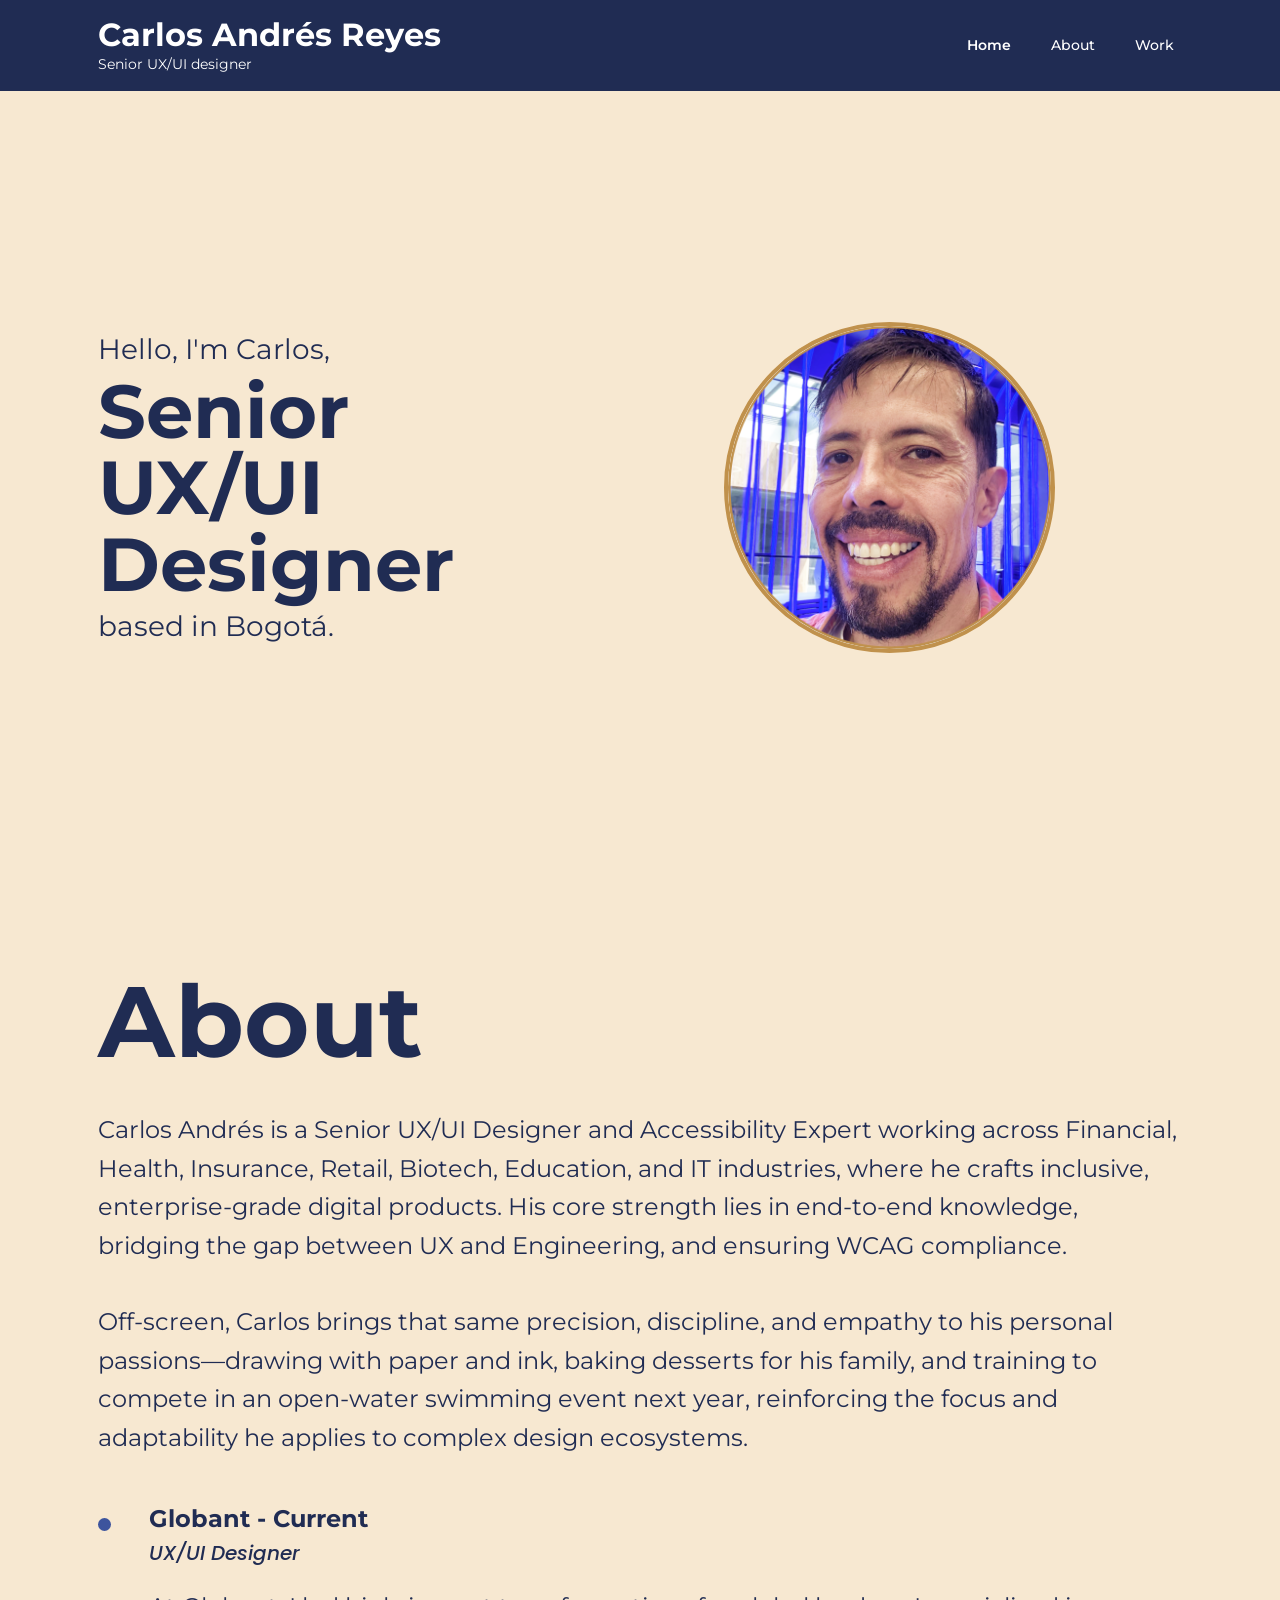
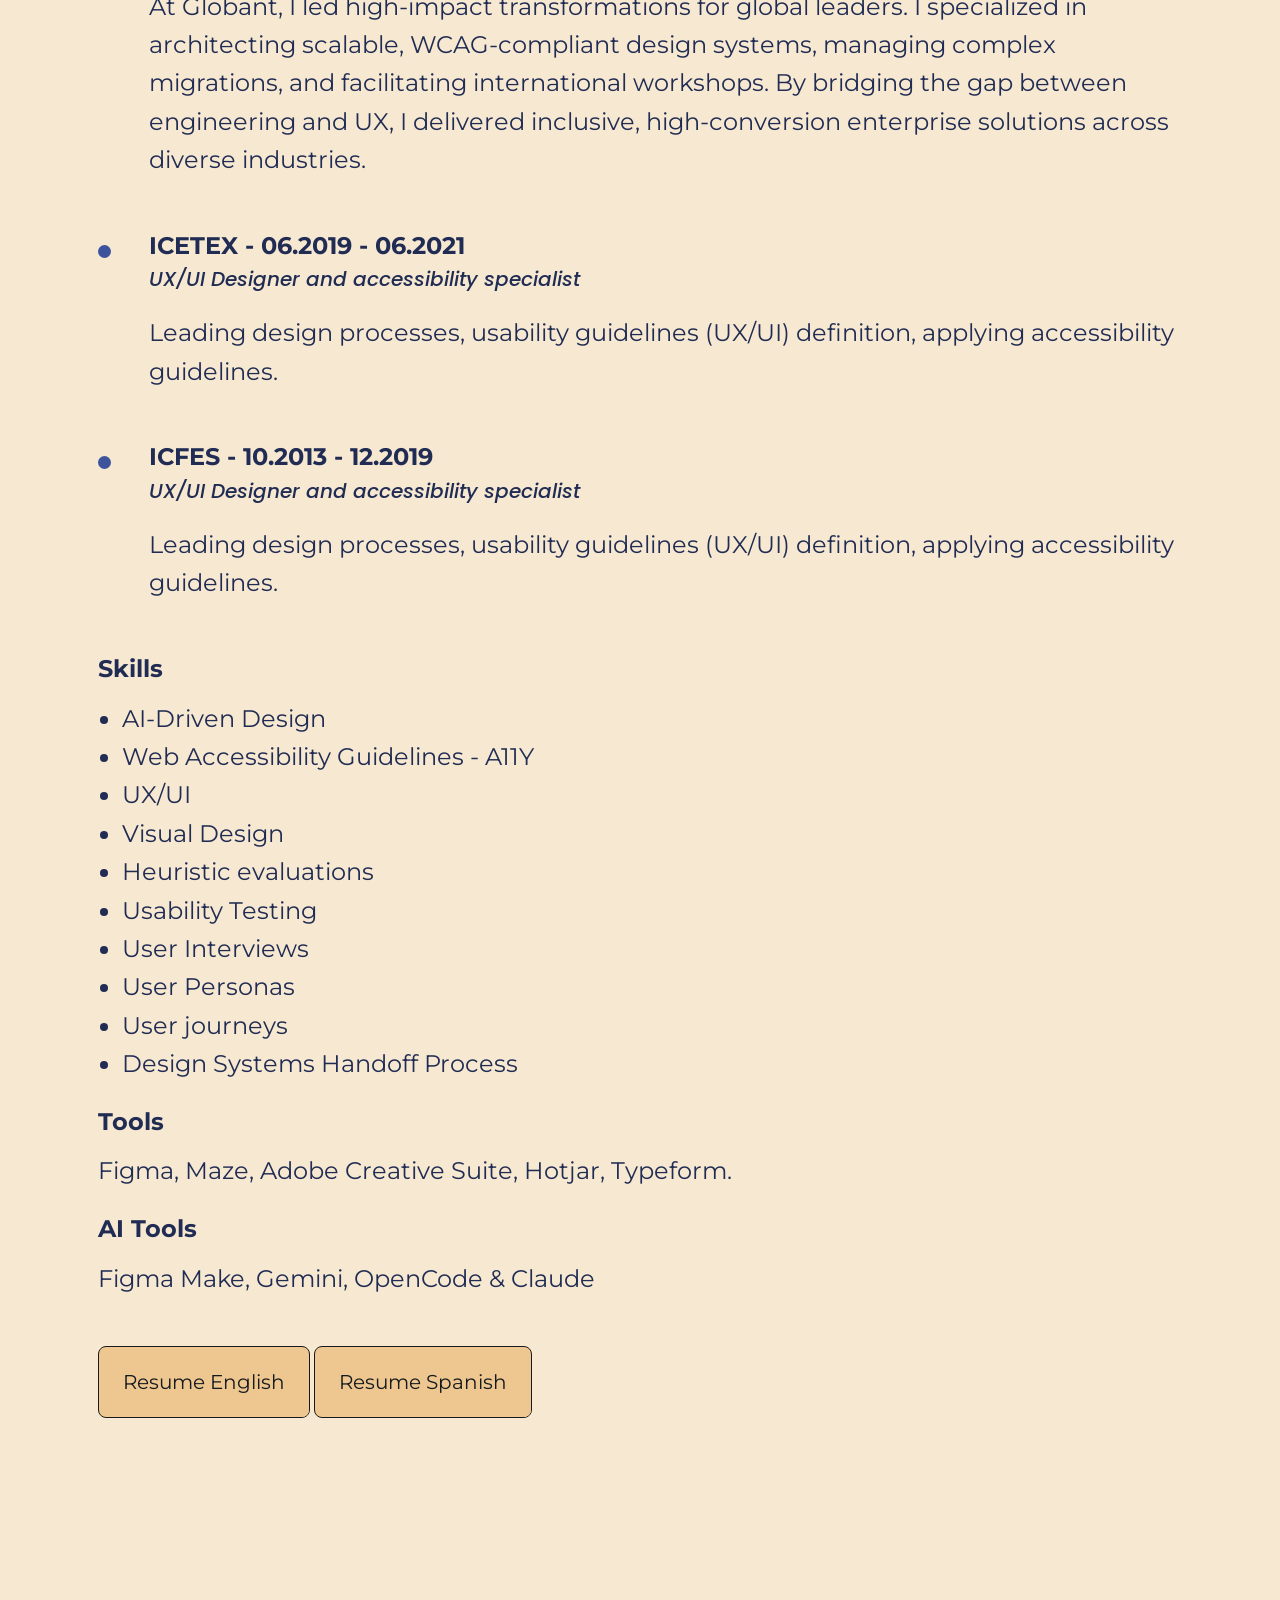
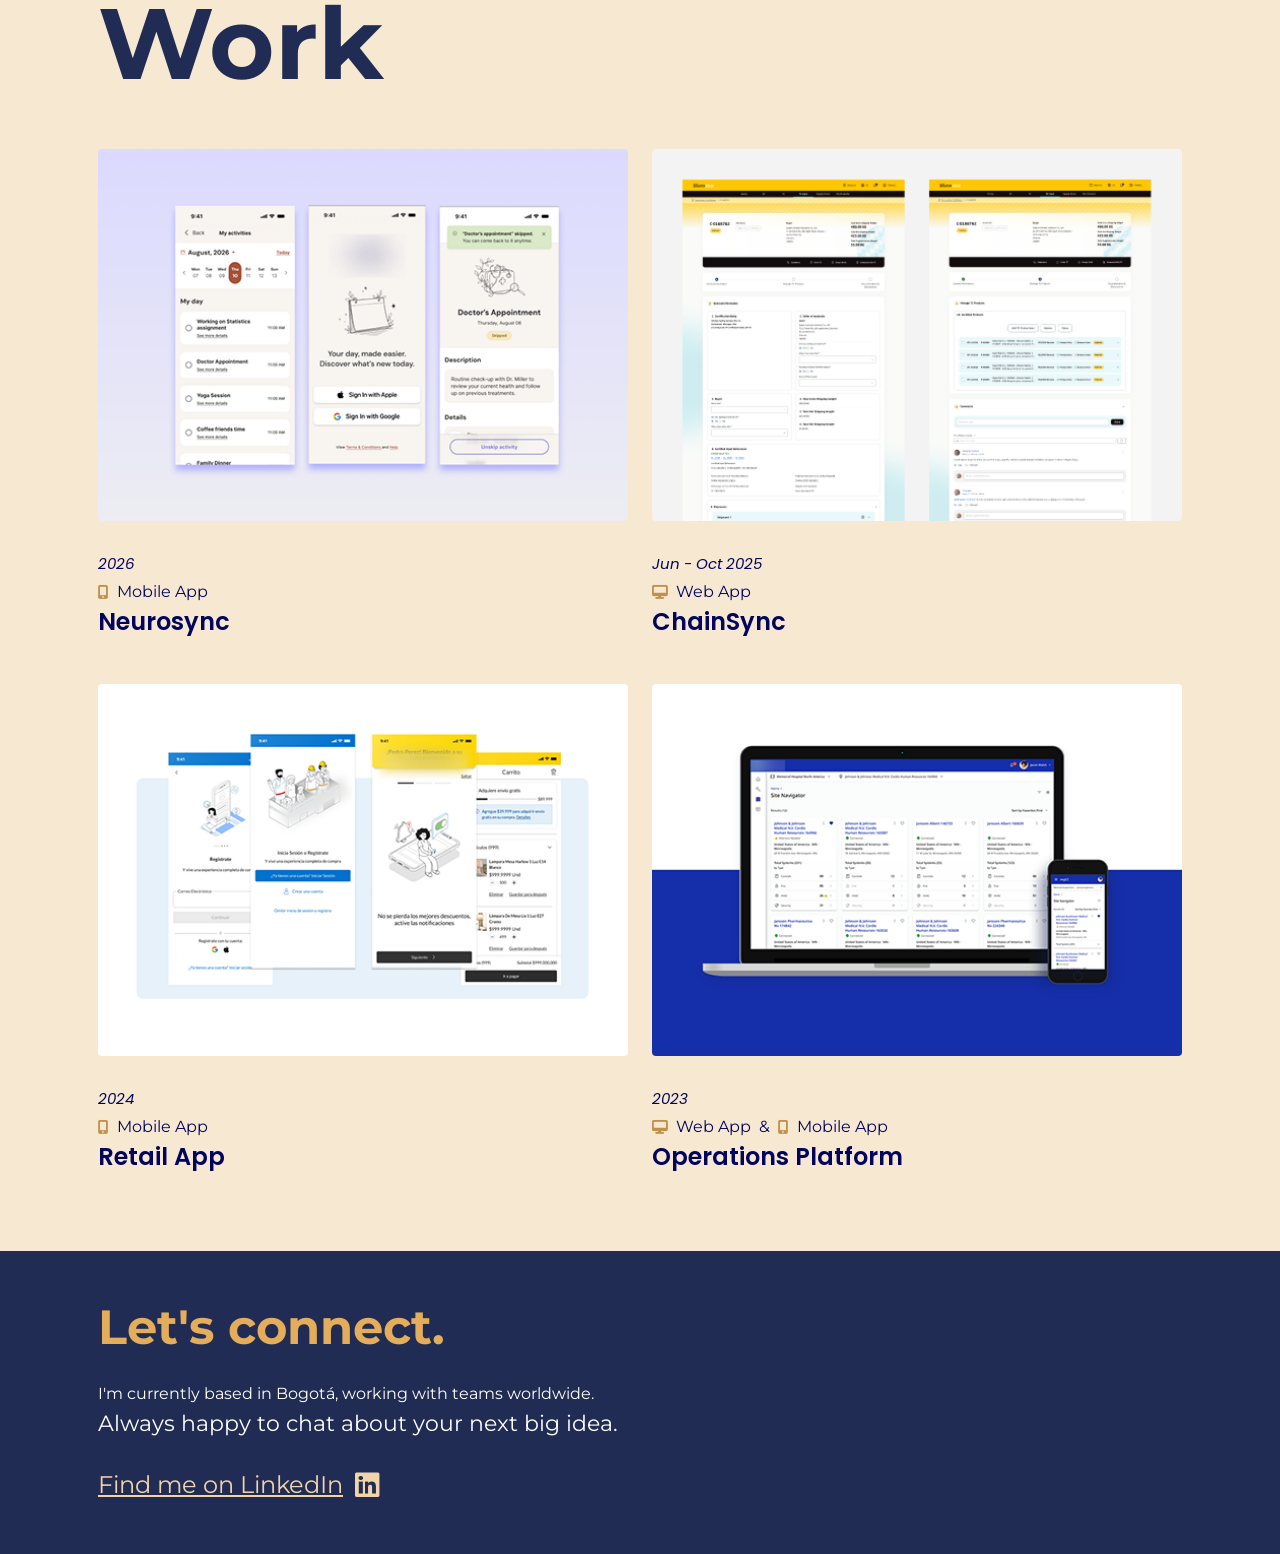
==== index.html @ ac14415d "Mi primer commit - Portafolio" ====
<!DOCTYPE html>
<html lang="en">
<head>
    <meta charset="UTF-8">
    <meta name="viewport" content="width=device-width, initial-scale=1.0">
    <title>Carlos Andrés Reyes - Senior UX/UI Designer</title>
    
    <!-- Bootstrap 5.3 CSS -->
    <link href="https://cdn.jsdelivr.net/npm/bootstrap@5.3.2/dist/css/bootstrap.min.css" rel="stylesheet">
    
    <!-- Google Fonts -->
    <link rel="preconnect" href="https://fonts.googleapis.com">
    <link rel="preconnect" href="https://fonts.gstatic.com" crossorigin>
    <link href="https://fonts.googleapis.com/css2?family=Montserrat:wght@400;500;600;700;800;900&family=Poppins:ital,wght@0,400;0,600;1,400;1,500&display=swap" rel="stylesheet">
    
    <!-- Font Awesome -->
    <link rel="stylesheet" href="https://cdnjs.cloudflare.com/ajax/libs/font-awesome/6.5.1/css/all.min.css">
    
    <!-- AOS (Animate On Scroll) CSS -->
    <link href="https://cdn.jsdelivr.net/npm/aos@2.3.4/dist/aos.css" rel="stylesheet">
    
    <!-- Custom CSS -->
    <link rel="stylesheet" href="assets/css/style.css">

    <!-- Favicon -->
    <link rel="icon" type="image/png" sizes="96x96" href="assets/favicon/favicon-96x96.png">
    <link rel="icon" type="image/svg+xml" href="assets/favicon/favicon.svg">
    <link rel="shortcut icon" href="assets/favicon/favicon.ico">
    <link rel="apple-touch-icon" sizes="180x180" href="assets/favicon/apple-touch-icon.png">
    <link rel="manifest" href="assets/favicon/site.webmanifest">
    <!-- Google tag (gtag.js) -->
<script async src="https://www.googletagmanager.com/gtag/js?id=G-XY3TN9X7HS"></script>
<script>
  window.dataLayer = window.dataLayer || [];
  function gtag(){dataLayer.push(arguments);}
  gtag('js', new Date());

  gtag('config', 'G-XY3TN9X7HS');
</script>
</head>
<body>
    <!-- Header -->
    <header class="bg-dark-blue sticky-top">
        <div class="container-custom">
            <nav class="navbar navbar-expand-lg navbar-dark py-3">
                <div class="container-fluid px-0">
                    <a class="navbar-brand" href="index.html">
                        <div class="brand-text">
                            <h1 class="brand-name mb-0">Carlos Andrés Reyes</h1>
                            <p class="brand-subtitle mb-0">Senior UX/UI designer</p>
                        </div>
                    </a>
                    <button class="navbar-toggler" type="button" data-bs-toggle="collapse" data-bs-target="#navbarNav" aria-controls="navbarNav" aria-expanded="false" aria-label="Toggle navigation">
                        <span class="navbar-toggler-icon"></span>
                    </button>
                    <div class="collapse navbar-collapse justify-content-end" id="navbarNav">
                        <ul class="navbar-nav gap-4">
                            <li class="nav-item">
                                <a class="nav-link active" href="#home">Home</a>
                            </li>
                            <li class="nav-item">
                                <a class="nav-link" href="#about">About</a>
                            </li>
                            <li class="nav-item">
                                <a class="nav-link" href="#work">Work</a>
                            </li>
                        </ul>
                    </div>
                </div>
            </nav>
        </div>
    </header>

    <!-- Main Content -->
    <main class="bg-beige">
        <div class="container-custom">
            <!-- Hero Section -->
            <section id="home" class="hero-section py-5">
                <div class="row align-items-center g-5 py-5">
                    <div class="col-lg-7">
                        <div class="hero-text">
                            <p class="hero-greeting">Hello, I'm Carlos,</p>
                            <h2 class="hero-title">Senior<br>UX/UI Designer</h2>
                            <p class="hero-location">based in Bogotá.</p>
                        </div>
                    </div>
                    <div class="col-lg-5">
                        <div class="profile-container">
                            <div class="profile-circle">
                                <img src="assets/img/Profile image.png" alt="Carlos Andrés Reyes" class="profile-image">
                            </div>
                        </div>
                    </div>
                </div>
            </section>

            <!-- About Section -->
            <section id="about" class="about-section py-5">
                <div class="section-header mb-4">
                    <h2 class="section-title">About</h2>
                </div>
                <div class="row">
                    <div class="col-12">
                        <p class="about-description">
                            Carlos Andrés is a Senior UX/UI Designer and Accessibility Expert working across Financial, Health, Insurance, Retail, Biotech, Education, and IT industries, where he crafts inclusive, enterprise-grade digital products. 
                            His core strength lies in end-to-end knowledge, bridging the gap between UX and Engineering, and ensuring WCAG compliance. 
                            <br><br>
                            Off-screen, Carlos brings that same precision, discipline, and empathy to his personal passions—drawing with paper and ink, baking desserts for his family, and training to compete in an open-water swimming event next year, reinforcing the focus and adaptability he applies to complex design ecosystems.
                        </p>
                    </div>
                </div>

                <!-- Experience Timeline -->
                <div class="experience-timeline mt-5">
                    <div class="timeline-item">
                        <div class="timeline-dot"></div>
                        <div class="timeline-content">
                            <h3 class="experience-title">Globant - Current</h3>
                            <p class="experience-role">UX/UI Designer</p>
                            <p class="experience-description">
                                At Globant, I led high-impact transformations for global leaders. I specialized in architecting scalable, WCAG-compliant design systems, managing complex migrations, and facilitating international workshops. By bridging the gap between engineering and UX, I delivered inclusive, high-conversion enterprise solutions across diverse industries.
                            </p>
                        </div>
                    </div>

                    <div class="timeline-item">
                        <div class="timeline-dot"></div>
                        <div class="timeline-content">
                            <h3 class="experience-title">ICETEX - 06.2019 - 06.2021</h3>
                            <p class="experience-role">UX/UI Designer and accessibility specialist</p>
                            <p class="experience-description">
                                Leading design processes, usability guidelines (UX/UI) definition, applying accessibility guidelines.
                            </p>
                        </div>
                    </div>

                    <div class="timeline-item">
                        <div class="timeline-dot"></div>
                        <div class="timeline-content">
                            <h3 class="experience-title">ICFES - 10.2013 - 12.2019</h3>
                            <p class="experience-role">UX/UI Designer and accessibility specialist</p>
                            <p class="experience-description">
                                Leading design processes, usability guidelines (UX/UI) definition, applying accessibility guidelines.
                            </p>
                        </div>
                    </div>
                </div>

                <!-- Skills & Tools -->
                <div class="skills-section mt-5">
                    <h3 class="skills-title">Skills</h3>
                    <ul class="skills-list">
                        <li>AI-Driven Design</li>
                        <li>Web Accessibility Guidelines - A11Y</li>
                        <li>UX/UI</li>
                        <li>Visual Design</li>
                        <li>Heuristic evaluations</li>
                        <li>Usability Testing</li>
                        <li>User Interviews</li>
                        <li>User Personas</li>
                        <li>User journeys</li>
                        <li>Design Systems Handoff Process</li>
                    </ul>

                    <h3 class="skills-title mt-4">Tools</h3>
                    <p class="skills-description">Figma, Maze, Adobe Creative Suite, Hotjar, Typeform.</p>

                    <h3 class="skills-title mt-4">AI Tools</h3>
                    <p class="skills-description">Figma Make, Gemini, OpenCode & Claude</p>
                    <div class="mt-5">
                    <a href="assets/pdf/CV-CarlosReyes-Eng.pdf" class="btn-primary-custom" target="_blank">Resume English</a>
                    <a href="assets/pdf/CV-CarlosReyes-Esp.pdf" class="btn-primary-custom" target="_blank">Resume Spanish</a>
                </div>
                </div>
            </section>

            <!-- Work Section -->
            <section id="work" class="work-section py-5">
                <div class="section-header mb-5">
                    <h2 class="section-title">Work</h2>
                </div>

                <div class="row g-4 mb-5">
                    <!-- Project 1-->
                    <div class="col-md-6" data-aos="fade-up" data-aos-delay="200">
                        <a href="neurosync.html" class="project-card text-decoration-none">
                            <div class="project-image-container">
                                <img src="assets/img/neurosync.png" alt="neurosync Project" class="project-image">
                            </div>
                            <div class="project-info mt-3">
                                <p class="project-date">2026</p>
                                <div class="project-type">
                                    <i class="fas fa-mobile-alt"></i>
                                    <span>Mobile App</span>
                                </div>
                                <h3 class="project-title">Neurosync</h3>
                            </div>
                        </a>
                    </div>
                    <!-- Project 2 -->
                    <div class="col-md-6" data-aos="fade-up" data-aos-delay="100">
                        <a href="chainSync.html" class="project-card text-decoration-none">
                            <div class="project-image-container">
                                <img src="assets/img/ChainSync.png" alt="ChainSync Project" class="project-image">
                            </div>
                            <div class="project-info mt-3">
                                <p class="project-date">Jun - Oct 2025</p>
                                <div class="project-type">
                                    <i class="fas fa-desktop"></i>
                                    <span>Web App</span>
                                </div>
                                <h3 class="project-title">ChainSync</h3>
                            </div>
                        </a>
                    </div>

 </div>

                <div class="row g-4">
                    <!-- Project 3-->
                    <div class="col-md-6" data-aos="fade-up" data-aos-delay="300">
                        <a href="retail-app.html" class="project-card text-decoration-none">
                            <div class="project-image-container">
                                <img src="assets/img/home-retail.png" alt="Retail Project" class="project-image">
                            </div>
                            <div class="project-info mt-3">
                                <p class="project-date">2024</p>
                                <div class="project-type">
                                    <i class="fas fa-mobile-alt"></i>
                                    <span>Mobile App</span>
                                </div>
                                <h3 class="project-title">Retail App</h3>
                            </div>
                        </a>
                    </div>

                    <!-- Project 4-->
                    <div class="col-md-6" data-aos="fade-up" data-aos-delay="400">
                        <a href="op-platform.html" class="project-card text-decoration-none">
                            <div class="project-image-container">
                                <img src="assets/img/Op-platform.png" alt="Operation Platform Project" class="project-image">
                            </div>
                            <div class="project-info mt-3">
                                <p class="project-date">2023</p>
                                <div class="project-type">
                                    <i class="fas fa-desktop"></i>
                                    <span>Web App</span>
                                    <span>&</span>
                                    <i class="fas fa-mobile-alt"></i>
                                    <span>Mobile App</span>
                                </div>
                                <h3 class="project-title">Operations Platform</h3>
                            </div>
                        </a>
                    </div>
                </div>
            </section>
        </div>
    </main>

    <!-- Footer -->
    <footer class="footer bg-dark-blue">
        <div class="container-custom">
            <div class="py-5">
                <h2 class="footer-title">Let's connect.</h2>
                <div class="footer-content mt-4">
                    <p class="footer-text">I'm currently based in Bogotá, working with teams worldwide.</p>
                    <p class="footer-highlight">Always happy to chat about your next big idea.</p>
                </div>
                <div class="footer-links mt-4">
                    <a href="https://www.linkedin.com/in/carlosandresreyes" target="_blank" class="footer-link">
                        Find me on LinkedIn
                    </a>
                    <a href="https://www.linkedin.com/in/carlosandresreyes" target="_blank" class="footer-icon">
                        <i class="fab fa-linkedin"></i>
                    </a>
                </div>
            </div>
        </div>
    </footer>

    <!-- Bootstrap 5 JS -->
    <script src="https://cdn.jsdelivr.net/npm/bootstrap@5.3.2/dist/js/bootstrap.bundle.min.js"></script>
    
    <!-- AOS (Animate On Scroll) JS -->
    <script src="https://cdn.jsdelivr.net/npm/aos@2.3.4/dist/aos.js"></script>
    <script>
        AOS.init();
    </script>
    
    <!-- Custom JS -->
    <script src="assets/js/main.js"></script>
</body>
</html>
---- assets/css/style.css ----
/* ============================================
   CSS Variables & Root Styles
   ============================================ */
:root {
    --color-beige: #f7e8d1;
    --color-dark-blue: #202c53;
    --color-gold: #edc78f;
    --color-gold-dark: #e4ad5b;
    --color-gold-light: #f1d4aa;
    --color-text-dark: #03045e;
    --color-text-medium: #4c67c2;
    --color-brown: #523e21;
    --color-brown-gold: #9b763e;
    --color-dark-gray: #3d4752;
    --color-white: #ffffff;
    
    --font-montserrat: 'Montserrat', sans-serif;
    --font-poppins: 'Poppins', sans-serif;
}

/* ============================================
   Global Styles
   ============================================ */
* {
    margin: 0;
    padding: 0;
    box-sizing: border-box;
}

body {
    font-family: var(--font-montserrat);
    background-color: var(--color-beige);
    color: var(--color-dark-blue);
    overflow-x: hidden;
}

html {
    scroll-behavior: smooth;
}

/* ============================================
   Typography
   ============================================ */
h1, h2, h3, h4, h5, h6 {
    font-family: var(--font-montserrat);
    font-weight: 700;
}

p {
    margin-bottom: 0;
}

/* ============================================
   Custom Container
   ============================================ */
.container-custom {
    max-width: 1280px;
    margin: 0 auto;
    padding-left: 98px;
    padding-right: 98px;
}

@media (max-width: 1024px) {
    .container-custom {
        padding-left: 48px;
        padding-right: 48px;
    }
}

@media (max-width: 768px) {
    .container-custom {
        padding-left: 24px;
        padding-right: 24px;
    }
}

/* ============================================
   Header Styles
   ============================================ */
.bg-dark-blue {
    background-color: var(--color-dark-blue) !important;
}

.navbar-brand {
    padding: 0;
}

.brand-text {
    color: var(--color-white);
}

.brand-name {
    font-size: 32px;
    font-weight: 700;
    line-height: 1.2;
}

.brand-subtitle {
    font-size: 14px;
    font-weight: 400;
}

.navbar-nav .nav-link {
    font-size: 14px;
    font-weight: 500;
    color: var(--color-white) !important;
    transition: all 0.3s ease;
    position: relative;
}

.navbar-nav .nav-link:hover {
    transform: translateY(-2px);
}

.navbar-nav .nav-link.active {
    font-weight: 600;
}

/* ============================================
   Hero Section
   ============================================ */
.hero-section {
    min-height: calc(100vh - 108px);
    display: flex;
    align-items: center;
}

.hero-greeting {
    font-size: 28px;
    font-weight: 400;
    color: var(--color-dark-blue);
    margin-bottom: 0;
}

.hero-title {
    font-size: 75px;
    font-weight: 700;
    line-height: 1.02;
    color: var(--color-dark-blue);
    margin: 3px 0;
}

.hero-location {
    font-size: 28px;
    font-weight: 400;
    color: var(--color-dark-blue);
    margin-top: 0;
}

/* Profile Image */
.profile-container {
    display: flex;
    justify-content: center;
    align-items: center;
}

.profile-circle {
    width: 331px;
    height: 331px;
    border-radius: 50%;
    position: relative;
    overflow: hidden;
    border: 4.4px solid #C0914C;
    background: linear-gradient(135deg, #fcfcfc 36.4%, #e7e7e7 79.84%);
}

.profile-image {
    width: 100%;
    height: 100%;
    object-fit: cover;
    position: relative;
    z-index: 1;
}

/* ============================================
   About Section
   ============================================ */
.about-section {
    padding-top: 80px !important;
    padding-bottom: 80px !important;
}

.section-title {
    font-size: 100px;
    font-weight: 700;
    color: var(--color-dark-blue);
    line-height: 1.16;
    margin-bottom: 32px;
}

.about-description {
    font-size: 24px;
    line-height: 1.6;
    color: var(--color-dark-blue);
    font-weight: 400;
}

/* Experience Timeline */
.experience-timeline {
    position: relative;
}

.timeline-item {
    position: relative;
    padding-left: 31px;
    margin-bottom: 52px;
}

.timeline-dot {
    position: absolute;
    left: 0;
    top: 13px;
    width: 13px;
    height: 13px;
    background-color: #3D549D;
    border-radius: 50%;
}

.timeline-content {
    padding-left: 20px;
}

.experience-title {
    font-size: 24px;
    font-weight: 700;
    color: var(--color-dark-blue);
    margin-bottom: 4px;
}

.experience-role {
    font-size: 20px;
    font-weight: 500;
    font-style: italic;
    color: var(--color-dark-blue);
    margin-bottom: 20px;
    font-family: var(--font-poppins);
}

.experience-description {
    font-size: 24px;
    line-height: 1.6;
    color: var(--color-dark-blue);
    font-weight: 400;
}

/* Skills Section */
.skills-section {
    margin-top: 48px;
}

.skills-title {
    font-size: 24px;
    font-weight: 700;
    color: var(--color-dark-blue);
    margin-bottom: 16px;
}

.skills-list {
    font-size: 24px;
    line-height: 1.6;
    color: var(--color-dark-blue);
    list-style-type: disc;
    padding-left: 24px;
}

.skills-description {
    font-size: 24px;
    line-height: 1.6;
    color: var(--color-dark-blue);
}

/* Custom Button */
.btn-custom {
    background-color: var(--color-gold);
    border: 1px solid #161a1e;
    border-radius: 6px;
    padding: 12px 24px;
    font-size: 20px;
    font-weight: 400;
    color: #161a1e;
    text-decoration: none;
    display: inline-block;
    position: relative;
    transition: all 0.3s ease;
}

.btn-custom::before {
    content: '';
    position: absolute;
    top: 7px;
    left: 6px;
    right: -7px;
    bottom: -7px;
    background-color: var(--color-gold);
    border-radius: 6px;
    z-index: -1;
}

.btn-custom:hover {
    transform: translateY(-2px);
    box-shadow: 0 4px 12px rgba(0, 0, 0, 0.15);
}

/* ============================================
   Work Section
   ============================================ */
.work-section {
    padding-top: 80px !important;
    padding-bottom: 80px !important;
}

.project-card {
    display: block;
    transition: transform 0.3s ease;
}

.project-card:hover {
    transform: translateY(-8px);
}

.project-image-container {
    width: 100%;
    height: 372px;
    background-color: #f5ee84;
    border-radius: 4px;
    overflow: hidden;
    position: relative;
}

.project-image {
    width: 100%;
    height: 100%;
    object-fit: cover;
}

.project-info {
    padding-top: 16px;
}

.project-date {
    font-size: 15px;
    font-style: italic;
    color: var(--color-text-dark);
    font-family: var(--font-poppins);
    margin-bottom: 4px;
}

.project-type {
    display: flex;
    align-items: center;
    gap: 8px;
    font-size: 16px;
    color: var(--color-text-dark);
    margin-bottom: 4px;
}

.project-type i {
    color: #c0914c;
    font-size: 14px;
}

.project-title {
    font-size: 24px;
    font-weight: 600;
    color: var(--color-text-dark);
    font-family: var(--font-poppins);
    margin: 0;
}

/* ============================================
   Footer Styles
   ============================================ */
.footer {
    background-color: var(--color-dark-blue);
    color: var(--color-white);
}

.footer-title {
    font-size: 48px;
    font-weight: 700;
    color: var(--color-gold-dark);
}

.footer-text {
    font-size: 16px;
    line-height: 1.6;
    color: var(--color-white);
}

.footer-highlight {
    font-size: 22px;
    color: var(--color-white);
    font-weight: 400;
}

.footer-links {
    display: flex;
    gap: 12px;
    align-items: center;
}

.footer-link {
    font-size: 24px;
    color: var(--color-gold-light);
    text-decoration: underline;
    transition: color 0.3s ease;
}

.footer-link:hover {
    color: var(--color-gold);
}

.footer-icon {
    font-size: 28px;
    color: var(--color-gold-light);
    transition: color 0.3s ease;
}

.footer-icon:hover {
    color: var(--color-gold);
}

/* ============================================
   Project Pages Styles
   ============================================ */
.back-link {
    padding: 20px 0;
}

.back-link a {
    display: flex;
    align-items: center;
    gap: 8px;
    text-decoration: none;
    color: var(--color-brown);
    font-size: 20px;
    font-weight: 500;
    transition: all 0.3s ease;
}

.back-link a:hover {
    transform: translateX(-4px);
}

.back-arrow {
    width: 18px;
    height: 18px;
    transform: rotate(180deg) scaleY(-1);
}

.hero-image-section {
    padding: 24px 0;
}

.hero-shape-container {
    position: relative;
    width: 525px;
    height: 527px;
}

.hero-shape-bg {
    fill: var(--color-gold);
}

.hero-screenshot {
    position: absolute;
    box-shadow: 0px 4px 4px rgba(228, 173, 91, 1);
}

.project-badge {
    display: inline-flex;
    align-items: center;
    gap: 8px;
    font-size: 16px;
    color: var(--color-text-dark);
}

.project-badge i {
    color: var(--color-brown-gold);
    font-size: 14px;
}

.project-hero-title {
    font-size: 40px;
    font-weight: 700;
    color: var(--color-dark-blue);
}

.project-hero-year {
    font-size: 14px;
    font-weight: 500;
    color: var(--color-text-medium);
}

.project-description {
    font-size: 16px;
    line-height: 1.6;
    color: var(--color-dark-blue);
}

.project-description strong {
    font-weight: 700;
}

.section-stage-title {
    font-size: 40px;
    font-weight: 500;
    color: var(--color-dark-blue);
}

.subsection-title {
    font-size: 20px;
    font-weight: 700;
    color: var(--color-dark-blue);
    margin-bottom: 8px;
}

.subsection-description {
    font-size: 16px;
    line-height: 1.6;
    color: var(--color-dark-blue);
}

.project-image-full {
    width: 100%;
    height: auto;
    box-shadow: 0 4px 4px rgba(0, 0, 0, 0.25);
}

.btn-secondary-custom {
    background-color: var(--color-dark-gray);
    border: 1px solid #161a1e;
    border-radius: 8px;
    padding: 20px 24px;
    font-size: 20px;
    color: var(--color-white);
    text-decoration: none;
    display: inline-block;
    position: relative;
    transition: all 0.3s ease;
}

.btn-secondary-custom::before {
    content: '';
    position: absolute;
    top: 7px;
    left: 6px;
    right: -7px;
    bottom: -7px;
    background-color: var(--color-dark-gray);
    border-radius: 8px;
    z-index: -1;
}

.btn-primary-custom {
    background-color: var(--color-gold);
    border: 1px solid #161a1e;
    border-radius: 8px;
    padding: 20px 24px;
    font-size: 20px;
    color: #161a1e;
    text-decoration: none;
    display: inline-block;
    position: relative;
    transition: all 0.3s ease;
}

.btn-primary-custom::before {
    content: '';
    position: absolute;
    top: 7px;
    left: 6px;
    right: -7px;
    bottom: -7px;
    background-color: var(--color-gold);
    border-radius: 8px;
    z-index: -1;
}

.btn-secondary-custom:hover,
.btn-primary-custom:hover {
    transform: translateY(-2px);
}

/* Challenge, Impact, Learnings Sections */
.challenge-section,
.impact-section,
.learnings-section {
    padding: 32px 0;
}

.section-heading {
    font-size: 40px;
    font-weight: 500;
    color: var(--color-dark-blue);
    text-align: left;
    margin-bottom: 24px;
}

.section-text {
    font-size: 16px;
    line-height: 1.6;
    color: var(--color-dark-blue);
}

/* ============================================
   Responsive Design
   ============================================ */
@media (max-width: 992px) {
    .hero-title {
        font-size: 60px;
    }
    
    .section-title {
        font-size: 80px;
    }
    
    .about-description,
    .experience-description,
    .skills-list,
    .skills-description {
        font-size: 20px;
    }
    
    .profile-circle {
        width: 280px;
        height: 280px;
    }
}

@media (max-width: 768px) {
    .hero-greeting,
    .hero-location {
        font-size: 24px;
    }
    
    .hero-title {
        font-size: 48px;
    }
    
    .section-title {
        font-size: 60px;
    }
    
    .brand-name {
        font-size: 24px;
    }
    
    .footer-title {
        font-size: 36px;
    }
    
    .about-description,
    .experience-description,
    .skills-list,
    .skills-description {
        font-size: 18px;
    }
    
    .experience-title {
        font-size: 20px;
    }
    
    .experience-role {
        font-size: 18px;
    }
    
    .profile-circle {
        width: 240px;
        height: 240px;
    }
    
    .project-image-container {
        height: 280px;
    }
    
    .section-stage-title,
    .section-heading {
        font-size: 32px;
    }
}

@media (max-width: 576px) {
    .hero-title {
        font-size: 36px;
    }
    
    .section-title {
        font-size: 48px;
    }
    
    .hero-section {
        min-height: auto;
    }
    
    .profile-circle {
        width: 200px;
        height: 200px;
    }
    
    .footer-title {
        font-size: 28px;
    }
    
    .project-image-container {
        height: 240px;
    }
}

/* ============================================
   Utility Classes
   ============================================ */
.bg-beige {
    background-color: var(--color-beige) !important;
}

.text-gold {
    color: var(--color-gold) !important;
}

.text-dark-blue {
    color: var(--color-dark-blue) !important;
}

/* Smooth Transitions */
a,
button,
.project-card,
.nav-link {
    transition: all 0.3s ease;
}

/* ============================================
   Ripple Effect Animation
   ============================================ */
.ripple-effect {
    position: absolute;
    border-radius: 50%;
    background-color: rgba(255, 255, 255, 0.6);
    pointer-events: none;
    transform: scale(0);
    animation: ripple-animation 0.6s ease-out;
}

@keyframes ripple-animation {
    to {
        transform: scale(4);
        opacity: 0;
    }
}

/* Enhanced Button Transitions */
.btn-primary-custom,
.btn-secondary-custom,
.project-card {
    position: relative;
    overflow: hidden;
    transition: all 0.3s cubic-bezier(0.4, 0, 0.2, 1);
    will-change: transform;
}

.btn-primary-custom:hover,
.btn-secondary-custom:hover {
    box-shadow: 0 8px 16px rgba(155, 118, 62, 0.3);
}

.btn-primary-custom:active,
.btn-secondary-custom:active {
    transform: translateY(-2px) scale(0.98) !important;
}

/* ============================================
   AOS Animation Overrides
   ============================================ */
[data-aos] {
    pointer-events: auto;
}

.aos-animate {
    pointer-events: auto;
}

/* Smooth transition for language changes */
body {
    transition: opacity 0.15s ease-in-out;
}
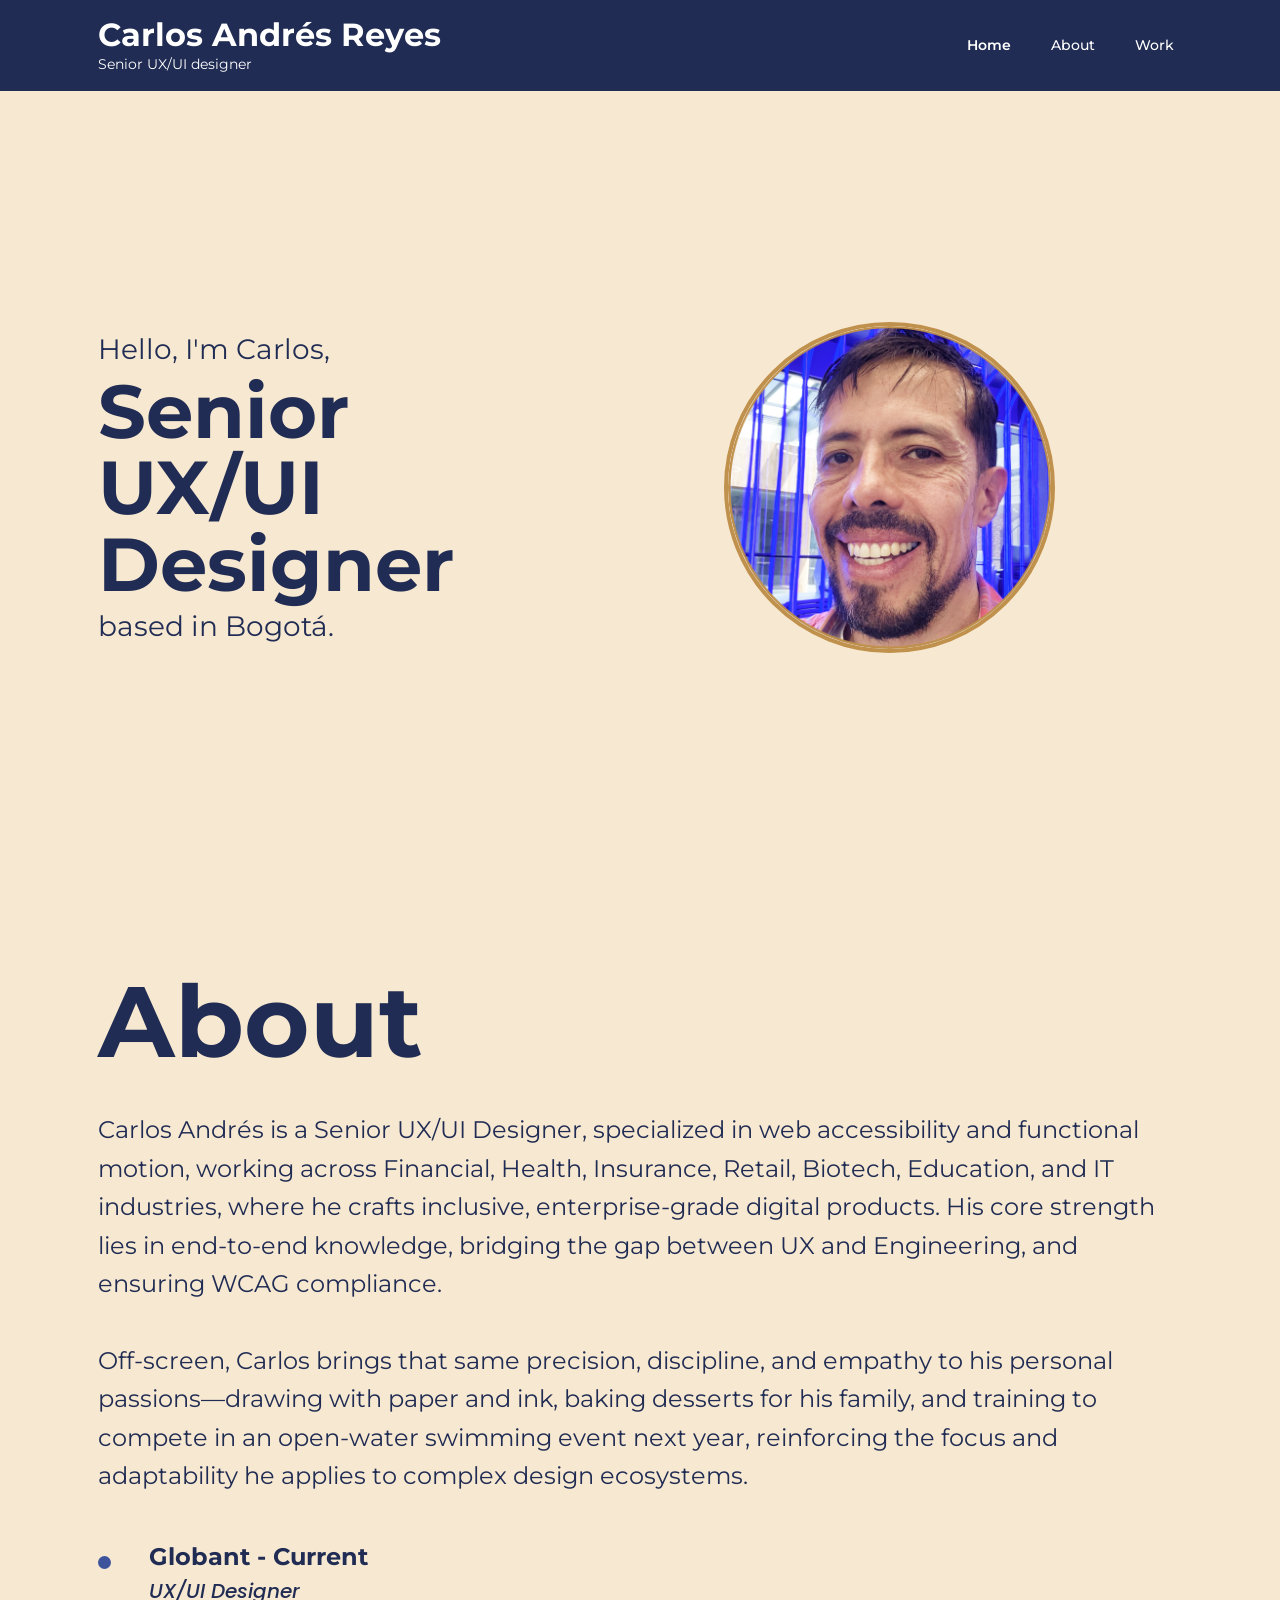
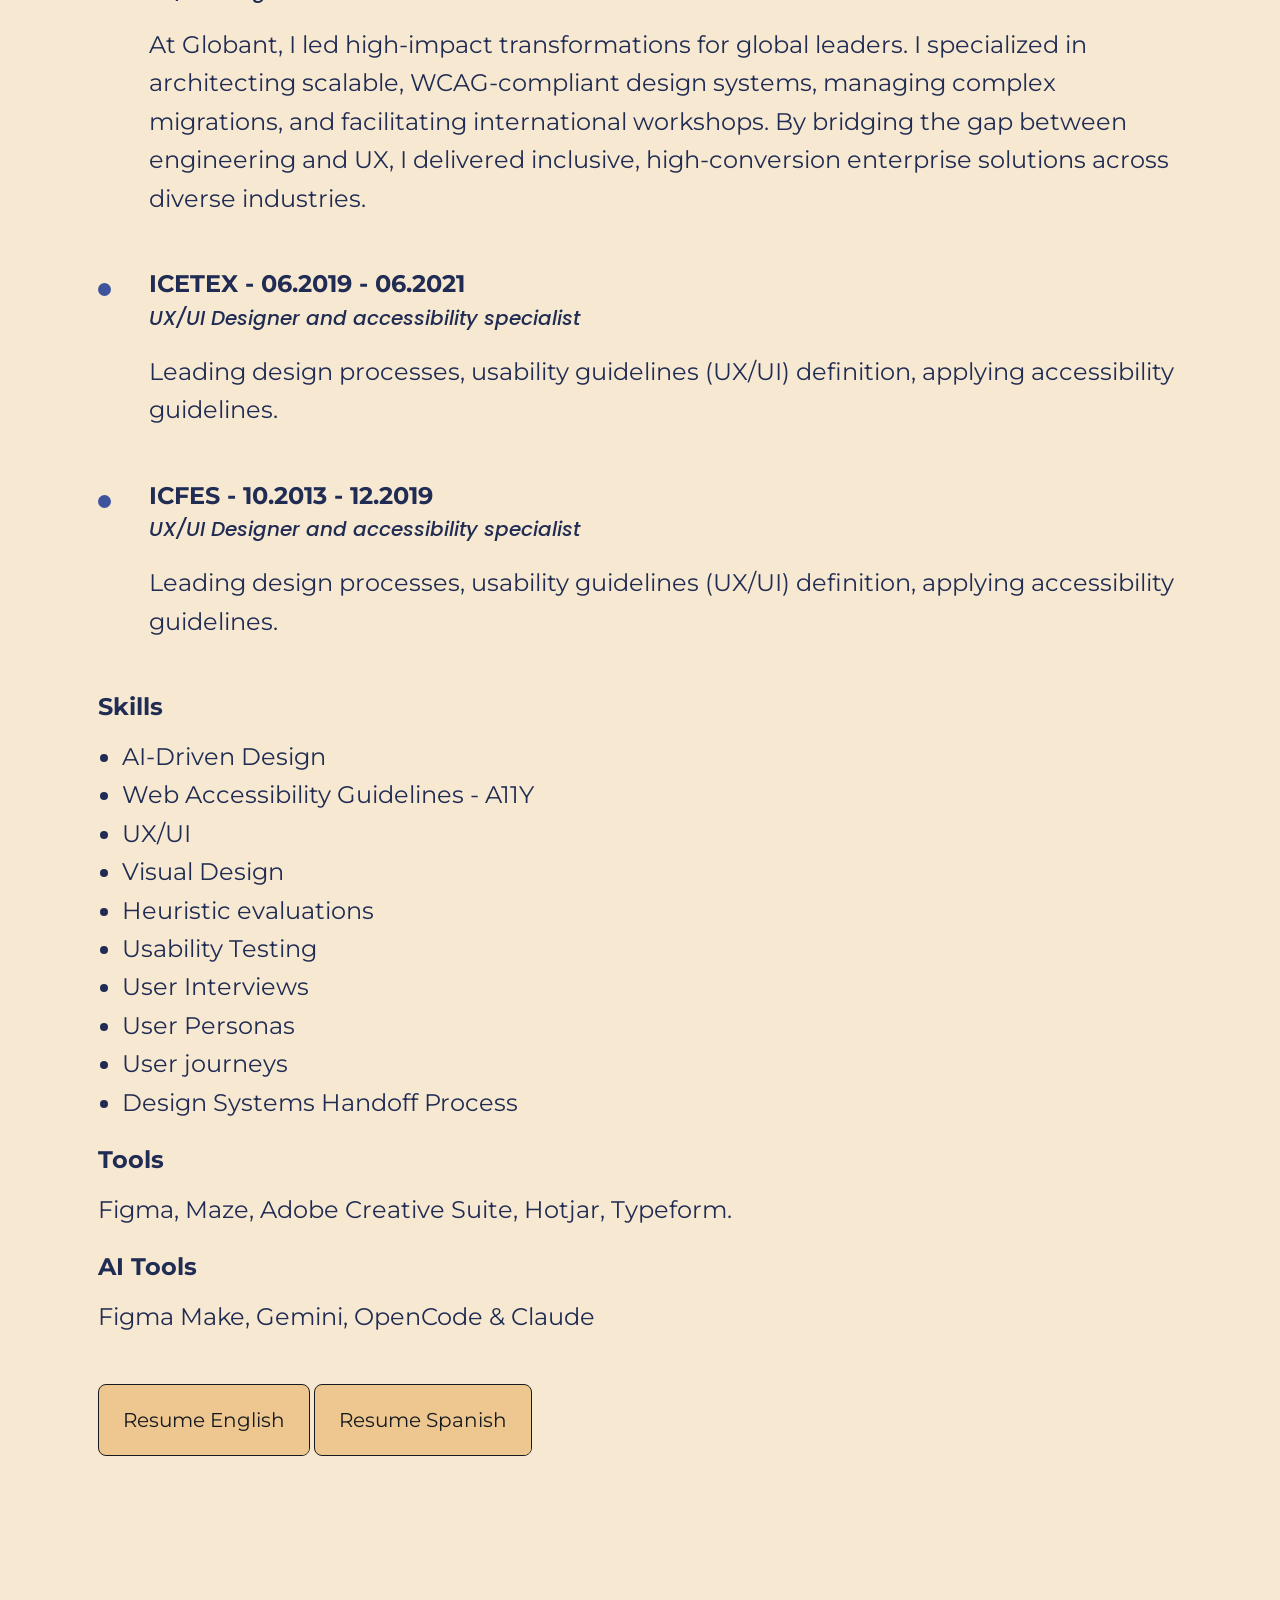
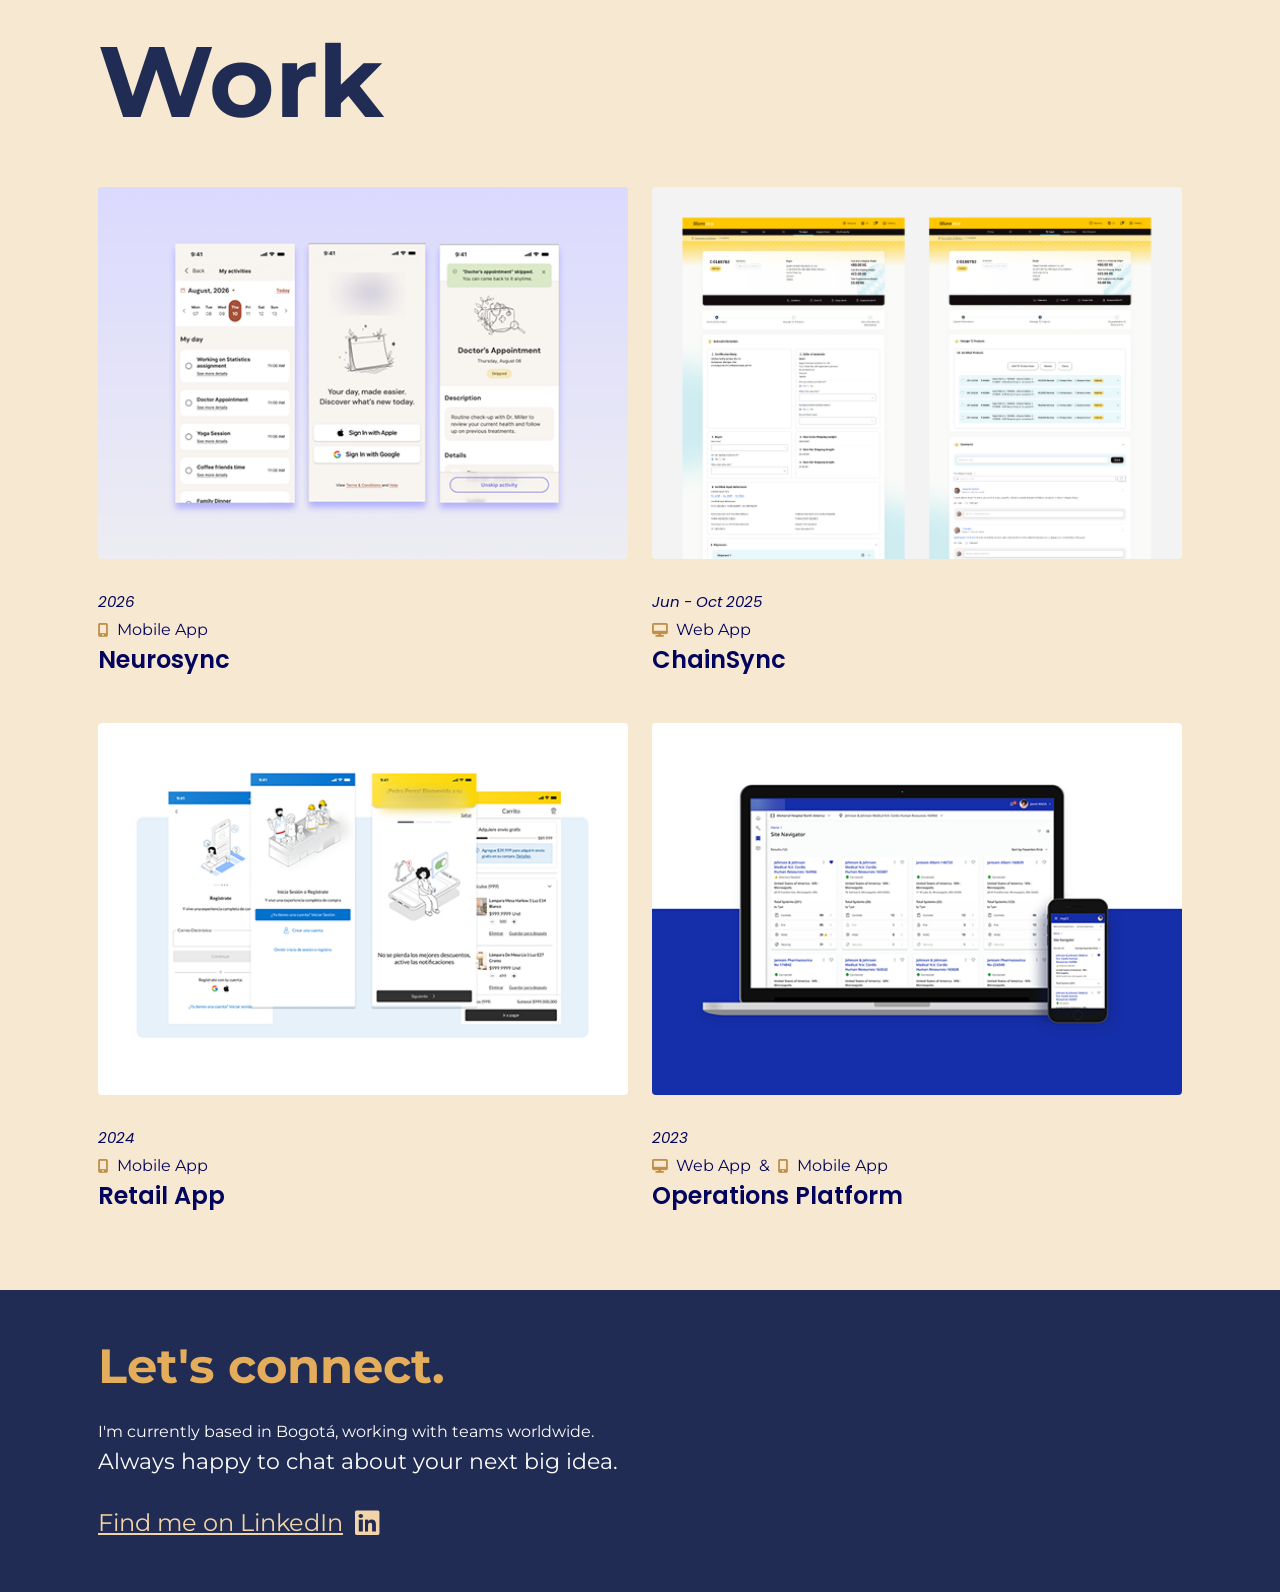
==== commit 36fbdeef: "se modifica textos de about" ====
--- a/index.html
+++ b/index.html
@@ -102,7 +102,7 @@
                 <div class="row">
                     <div class="col-12">
                         <p class="about-description">
-                            Carlos Andrés is a Senior UX/UI Designer and Accessibility Expert working across Financial, Health, Insurance, Retail, Biotech, Education, and IT industries, where he crafts inclusive, enterprise-grade digital products. 
+                            Carlos Andrés is a Senior UX/UI Designer, specialized in web accessibility and functional motion, working across Financial, Health, Insurance, Retail, Biotech, Education, and IT industries, where he crafts inclusive, enterprise-grade digital products. 
                             His core strength lies in end-to-end knowledge, bridging the gap between UX and Engineering, and ensuring WCAG compliance. 
                             <br><br>
                             Off-screen, Carlos brings that same precision, discipline, and empathy to his personal passions—drawing with paper and ink, baking desserts for his family, and training to compete in an open-water swimming event next year, reinforcing the focus and adaptability he applies to complex design ecosystems.
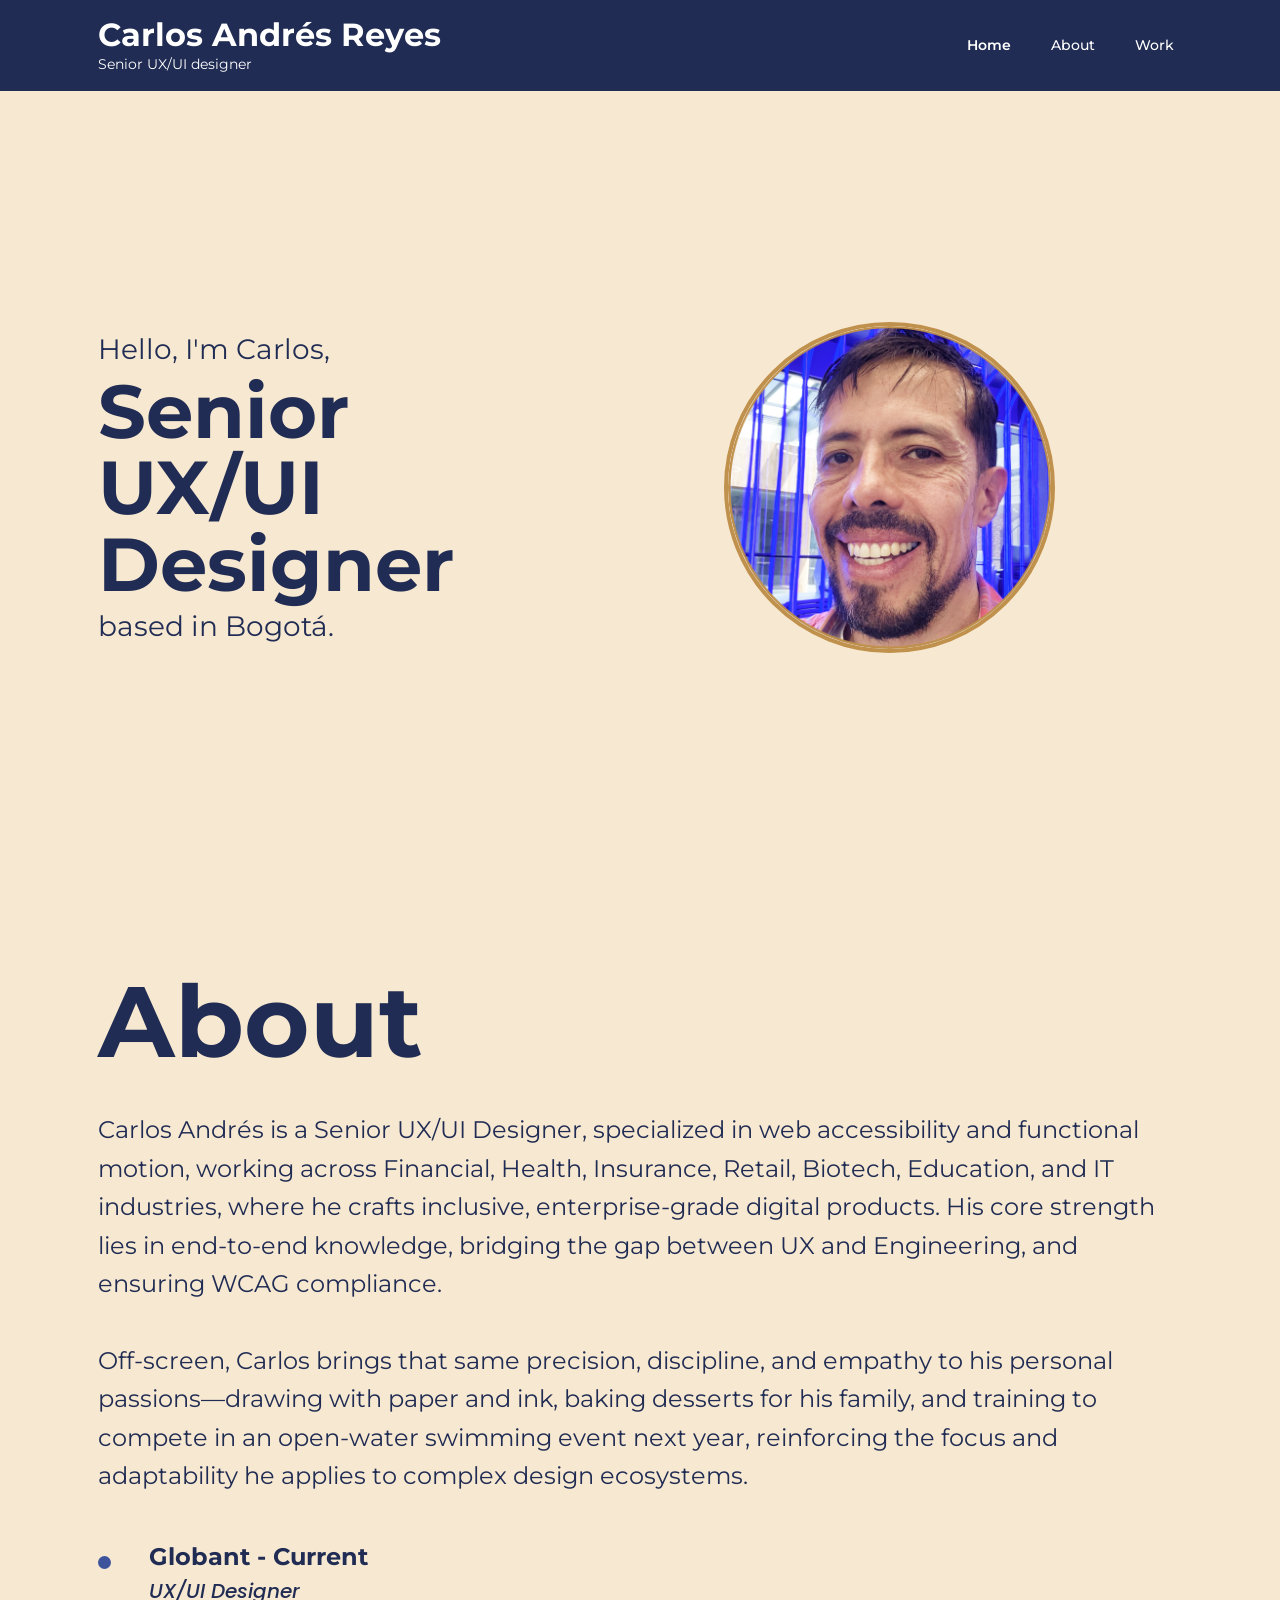
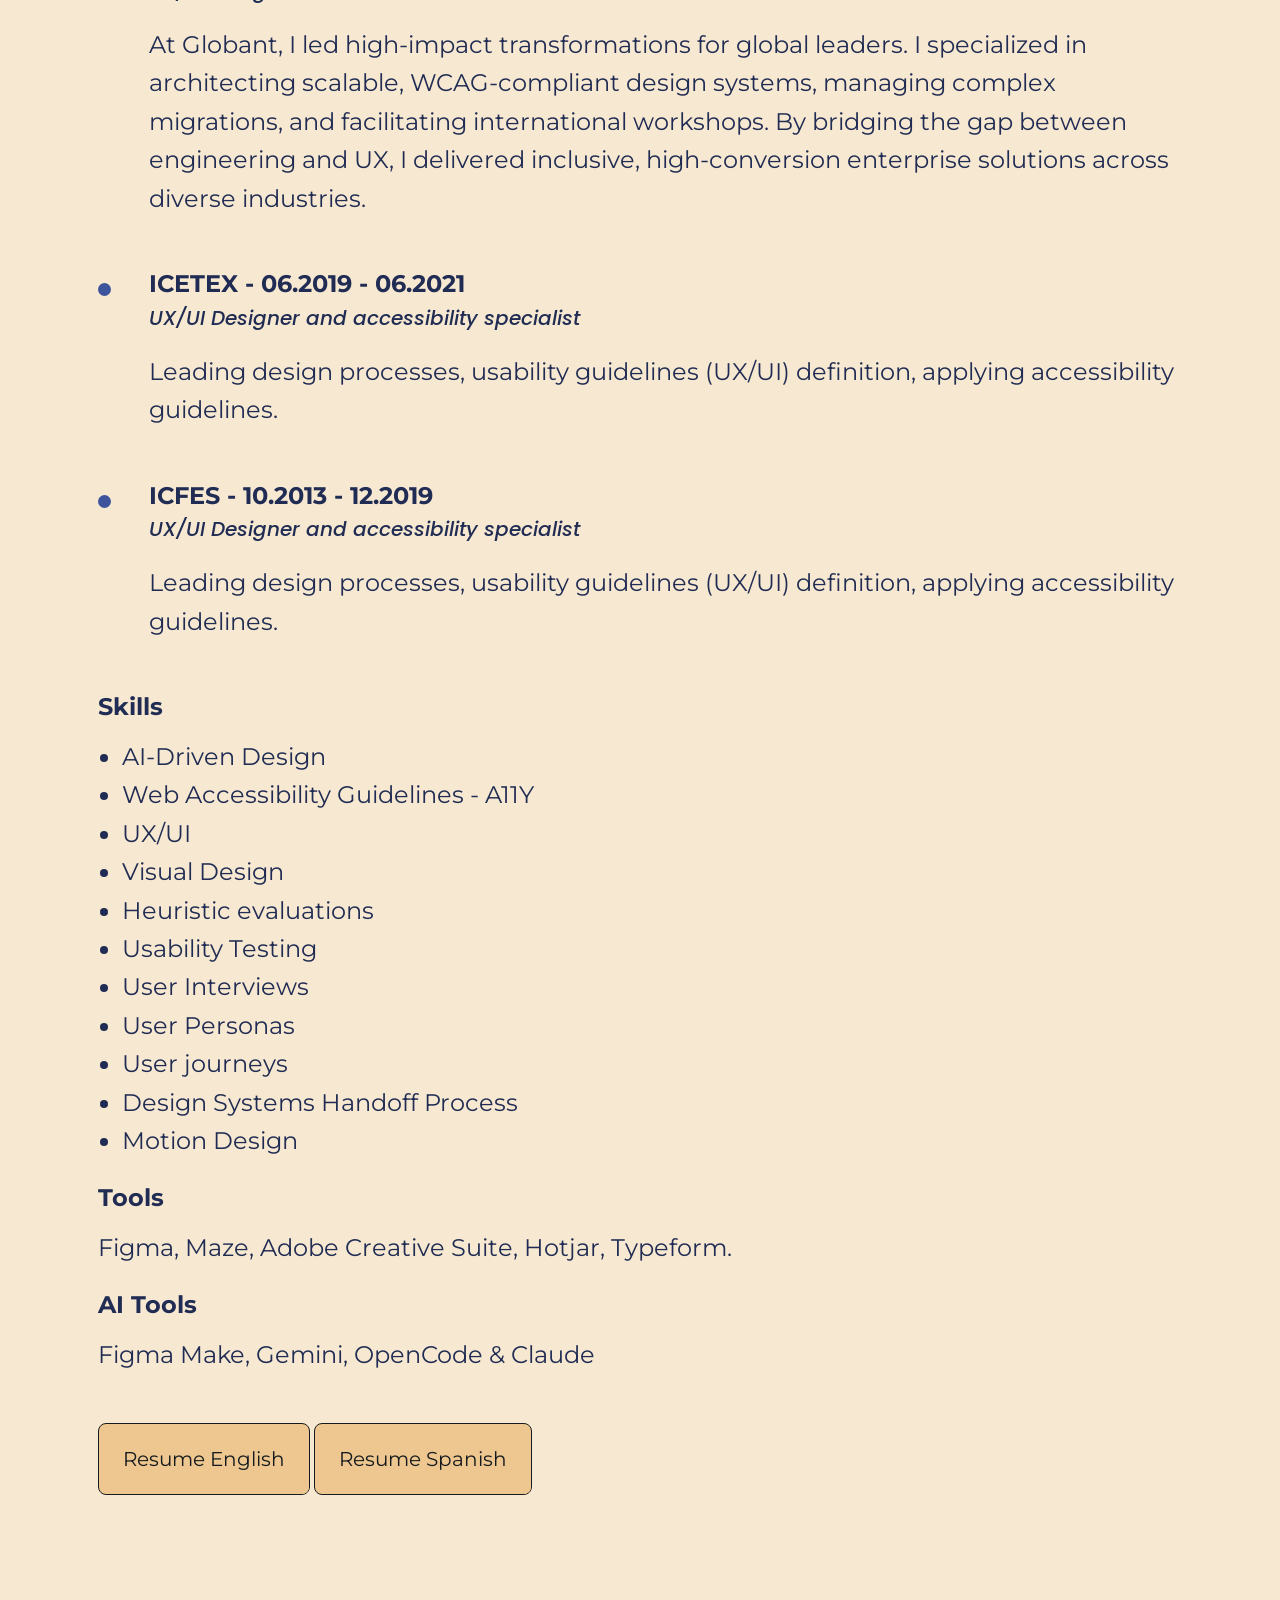
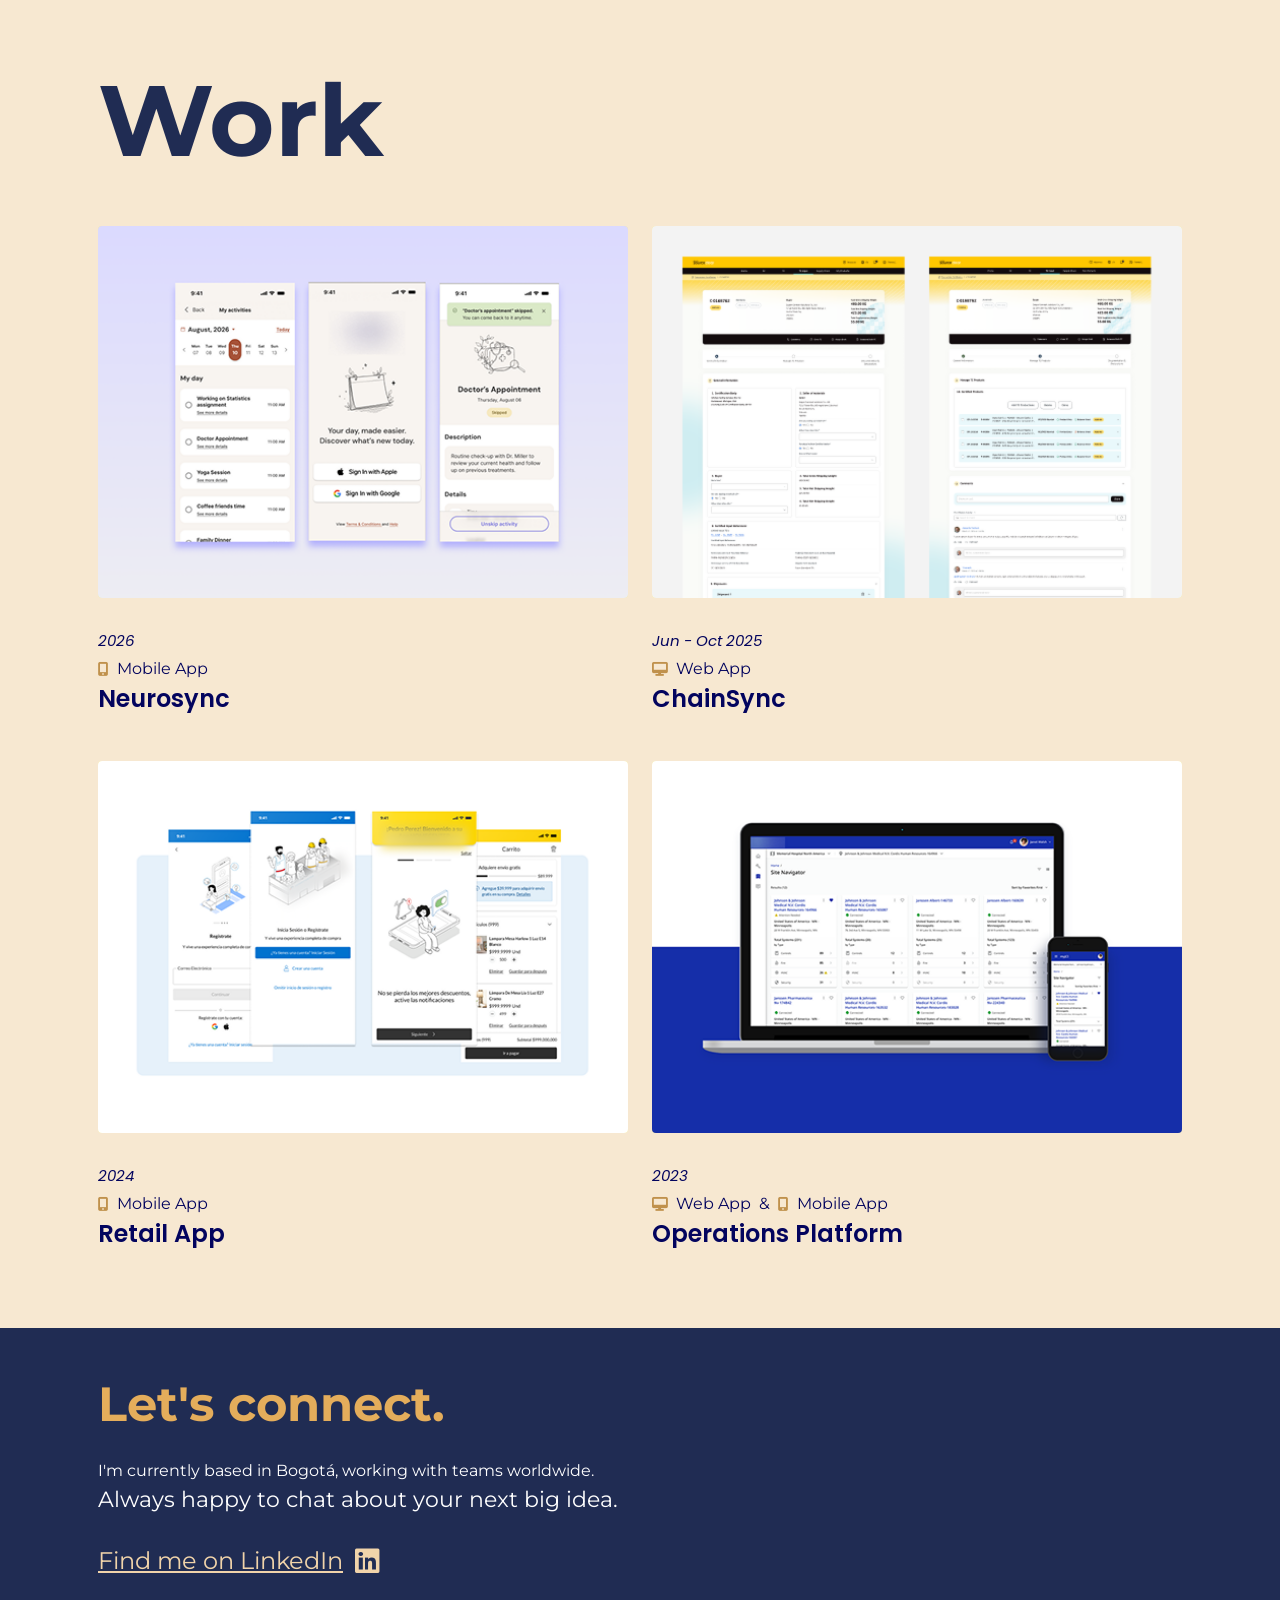
==== commit d6615adb: "se agrega motion a seccion skills" ====
--- a/index.html
+++ b/index.html
@@ -160,6 +160,7 @@
                         <li>User Personas</li>
                         <li>User journeys</li>
                         <li>Design Systems Handoff Process</li>
+                        <li>Motion Design</li>
                     </ul>
 
                     <h3 class="skills-title mt-4">Tools</h3>
